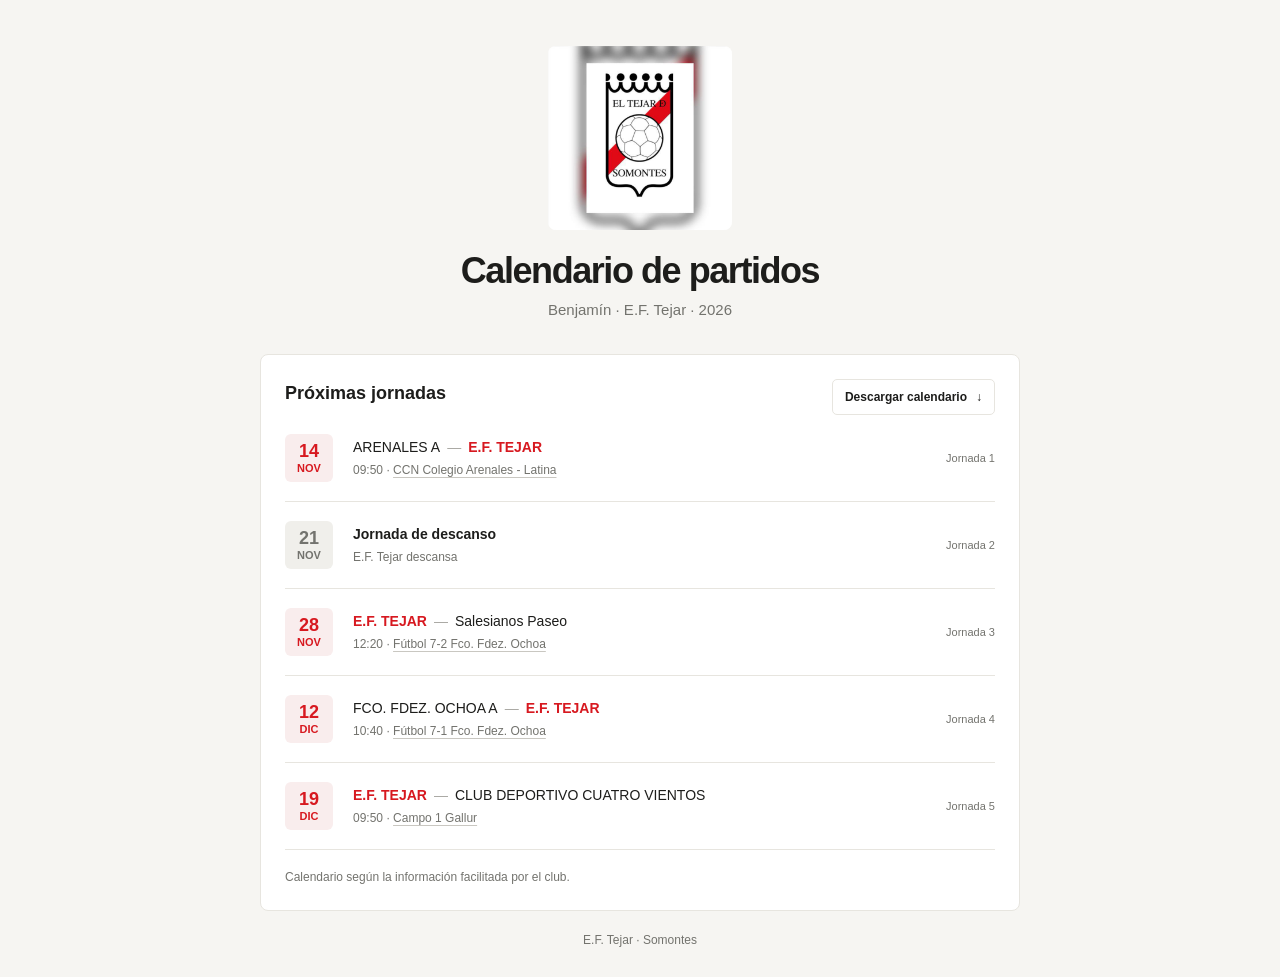
==== index.html @ 30670e00 "Publish Tejar FC match calendar website Co-authored-by: Copilot <223556219+Copilot@users.noreply.git" ====
<!doctype html>
<html lang="es">
  <head>
    <meta charset="utf-8">
    <meta name="viewport" content="width=device-width, initial-scale=1">
    <meta name="theme-color" content="#f6f5f2">
    <meta name="description" content="Escudo y calendario de partidos del equipo Benjamín de E.F. Tejar.">
    <title>E.F. Tejar — Calendario Benjamín</title>
    <link rel="icon" href="assets/escudo.jpeg" type="image/jpeg">
    <link rel="stylesheet" href="styles.css">
  </head>
  <body>
    <main class="page">
      <header class="club-header">
        <img
          class="crest"
          src="assets/escudo.jpeg"
          alt="Escudo de El Tejar Somontes"
          width="220"
          height="220"
        >
        <h1>Calendario de partidos</h1>
        <p>Benjamín · E.F. Tejar · 2026</p>
      </header>

      <section class="schedule" aria-labelledby="schedule-title">
        <div class="schedule-heading">
          <h2 id="schedule-title">Próximas jornadas</h2>
          <a class="calendar-download" href="calendario-benjamin-ef-tejar.ics" download>
            Descargar calendario <span aria-hidden="true">↓</span>
          </a>
        </div>
        <ol class="fixtures">
          <li class="fixture">
            <time class="fixture-date" datetime="2026-11-14">
              <span>14</span><span>nov</span>
            </time>
            <div class="fixture-details">
              <div class="fixture-teams">
                <span>ARENALES A</span>
                <span class="versus">—</span>
                <strong>E.F. TEJAR</strong>
              </div>
              <p>
                09:50 <span aria-hidden="true">·</span>
                <a
                  class="field-link"
                  href="https://www.google.com/maps/search/?api=1&amp;query=40.3738265%2C-3.7235124"
                  target="_blank"
                  rel="noopener noreferrer"
                  aria-label="Abrir Colegio Arenales Carabanchel en Google Maps"
                >CCN Colegio Arenales - Latina</a>
              </p>
            </div>
            <span class="round">Jornada 1</span>
          </li>

          <li class="fixture rest">
            <time class="fixture-date" datetime="2026-11-21">
              <span>21</span><span>nov</span>
            </time>
            <div class="fixture-details">
              <div class="fixture-teams"><strong>Jornada de descanso</strong></div>
              <p>E.F. Tejar descansa</p>
            </div>
            <span class="round">Jornada 2</span>
          </li>

          <li class="fixture">
            <time class="fixture-date" datetime="2026-11-28">
              <span>28</span><span>nov</span>
            </time>
            <div class="fixture-details">
              <div class="fixture-teams">
                <strong>E.F. TEJAR</strong>
                <span class="versus">—</span>
                <span>Salesianos Paseo</span>
              </div>
              <p>
                12:20 <span aria-hidden="true">·</span>
                <a
                  class="field-link"
                  href="https://www.google.com/maps/search/?api=1&amp;query=40.3651258%2C-3.7403599"
                  target="_blank"
                  rel="noopener noreferrer"
                  aria-label="Abrir el Centro Deportivo Municipal Francisco Fernández Ochoa en Google Maps"
                >Fútbol 7-2 Fco. Fdez. Ochoa</a>
              </p>
            </div>
            <span class="round">Jornada 3</span>
          </li>

          <li class="fixture">
            <time class="fixture-date" datetime="2026-12-12">
              <span>12</span><span>dic</span>
            </time>
            <div class="fixture-details">
              <div class="fixture-teams">
                <span>FCO. FDEZ. OCHOA A</span>
                <span class="versus">—</span>
                <strong>E.F. TEJAR</strong>
              </div>
              <p>
                10:40 <span aria-hidden="true">·</span>
                <a
                  class="field-link"
                  href="https://www.google.com/maps/search/?api=1&amp;query=40.3651258%2C-3.7403599"
                  target="_blank"
                  rel="noopener noreferrer"
                  aria-label="Abrir el Centro Deportivo Municipal Francisco Fernández Ochoa en Google Maps"
                >Fútbol 7-1 Fco. Fdez. Ochoa</a>
              </p>
            </div>
            <span class="round">Jornada 4</span>
          </li>

          <li class="fixture">
            <time class="fixture-date" datetime="2026-12-19">
              <span>19</span><span>dic</span>
            </time>
            <div class="fixture-details">
              <div class="fixture-teams">
                <strong>E.F. TEJAR</strong>
                <span class="versus">—</span>
                <span>CLUB DEPORTIVO CUATRO VIENTOS</span>
              </div>
              <p>
                09:50 <span aria-hidden="true">·</span>
                <a
                  class="field-link"
                  href="https://www.google.com/maps/search/?api=1&amp;query=40.3987632%2C-3.7402956"
                  target="_blank"
                  rel="noopener noreferrer"
                  aria-label="Abrir el Polideportivo Gallur en Google Maps"
                >Campo 1 Gallur</a>
              </p>
            </div>
            <span class="round">Jornada 5</span>
          </li>
        </ol>
        <p class="schedule-note">Calendario según la información facilitada por el club.</p>
      </section>

      <footer class="page-footer">E.F. Tejar · Somontes</footer>
    </main>
  </body>
</html>
---- styles.css ----
:root {
  color-scheme: light;
  --red: #d71920;
  --ink: #1d1d1b;
  --muted: #73736e;
  --line: #e7e5df;
  --paper: #f6f5f2;
  --white: #fff;
}

* {
  box-sizing: border-box;
}

body {
  margin: 0;
  background: var(--paper);
  color: var(--ink);
  font-family: Arial, Helvetica, sans-serif;
}

.page {
  width: min(100% - 32px, 760px);
  margin: 0 auto;
}

.club-header {
  display: grid;
  justify-items: center;
  padding: 46px 16px 36px;
  text-align: center;
}

.crest {
  display: block;
  width: 184px;
  height: 184px;
  margin-bottom: 20px;
  border-radius: 8px;
  background: var(--white);
  object-fit: contain;
}

.club-header h1 {
  margin: 0;
  font-size: clamp(26px, 6vw, 36px);
  letter-spacing: -0.04em;
}

.club-header p {
  margin: 9px 0 0;
  color: var(--muted);
  font-size: 15px;
}

.schedule {
  padding: 24px;
  border: 1px solid var(--line);
  border-radius: 8px;
  background: var(--white);
}

.schedule h2 {
  margin: 0 0 8px;
  font-size: 18px;
}

.schedule-heading {
  display: flex;
  align-items: center;
  justify-content: space-between;
  gap: 16px;
}

.calendar-download {
  display: inline-flex;
  min-height: 36px;
  align-items: center;
  gap: 9px;
  padding: 0 12px;
  border: 1px solid var(--line);
  border-radius: 5px;
  color: var(--ink);
  font-size: 12px;
  font-weight: 700;
  text-decoration: none;
  white-space: nowrap;
}

.calendar-download:hover {
  border-color: var(--red);
  color: var(--red);
}

.field-link {
  color: inherit;
  text-decoration-color: #c9c7c1;
  text-underline-offset: 3px;
}

.field-link:hover {
  color: var(--red);
  text-decoration-color: currentColor;
}

.fixtures {
  margin: 0;
  padding: 0;
  list-style: none;
}

.fixture {
  display: grid;
  grid-template-columns: 52px minmax(0, 1fr) auto;
  align-items: center;
  gap: 16px;
  padding: 19px 0;
  border-bottom: 1px solid var(--line);
}

.fixture-date {
  display: grid;
  width: 48px;
  height: 48px;
  align-content: center;
  justify-items: center;
  border-radius: 6px;
  background: #f9eded;
  color: var(--red);
  line-height: 1.15;
  text-transform: uppercase;
}

.fixture-date span:first-child {
  font-size: 18px;
  font-weight: 700;
}

.fixture-date span:last-child {
  font-size: 11px;
  font-weight: 700;
}

.fixture-details {
  min-width: 0;
}

.fixture-teams {
  display: flex;
  flex-wrap: wrap;
  align-items: baseline;
  gap: 7px;
  font-size: 14px;
  line-height: 1.45;
}

.fixture-teams strong {
  color: var(--red);
}

.versus {
  color: #aaa9a4;
}

.fixture-details p {
  margin: 5px 0 0;
  color: var(--muted);
  font-size: 12px;
  line-height: 1.45;
}

.round {
  color: var(--muted);
  font-size: 11px;
  white-space: nowrap;
}

.rest .fixture-date {
  background: #f0efeb;
  color: var(--muted);
}

.rest .fixture-teams strong {
  color: var(--ink);
}

.schedule-note {
  margin: 18px 0 0;
  color: var(--muted);
  font-size: 12px;
  line-height: 1.5;
}

.page-footer {
  padding: 22px 0 30px;
  color: var(--muted);
  font-size: 12px;
  text-align: center;
}

@media (max-width: 520px) {
  .page {
    width: min(100% - 24px, 760px);
  }

  .club-header {
    padding: 30px 12px 25px;
  }

  .crest {
    width: 156px;
    height: 156px;
    margin-bottom: 15px;
  }

  .schedule {
    padding: 19px 15px;
  }

  .schedule-heading {
    align-items: flex-start;
  }

  .calendar-download {
    min-height: 34px;
    gap: 5px;
    padding: 0 8px;
    font-size: 11px;
  }

  .fixture {
    grid-template-columns: 44px minmax(0, 1fr);
    gap: 12px;
    padding: 16px 0;
  }

  .fixture-date {
    width: 42px;
    height: 44px;
  }

  .fixture-teams {
    gap: 5px;
    font-size: 13px;
  }

  .round {
    grid-column: 2;
    margin-top: -6px;
    font-size: 10px;
  }
}

@media (prefers-reduced-motion: reduce) {
  *,
  *::before,
  *::after {
    scroll-behavior: auto !important;
    animation-duration: 0.01ms !important;
    transition-duration: 0.01ms !important;
  }
}
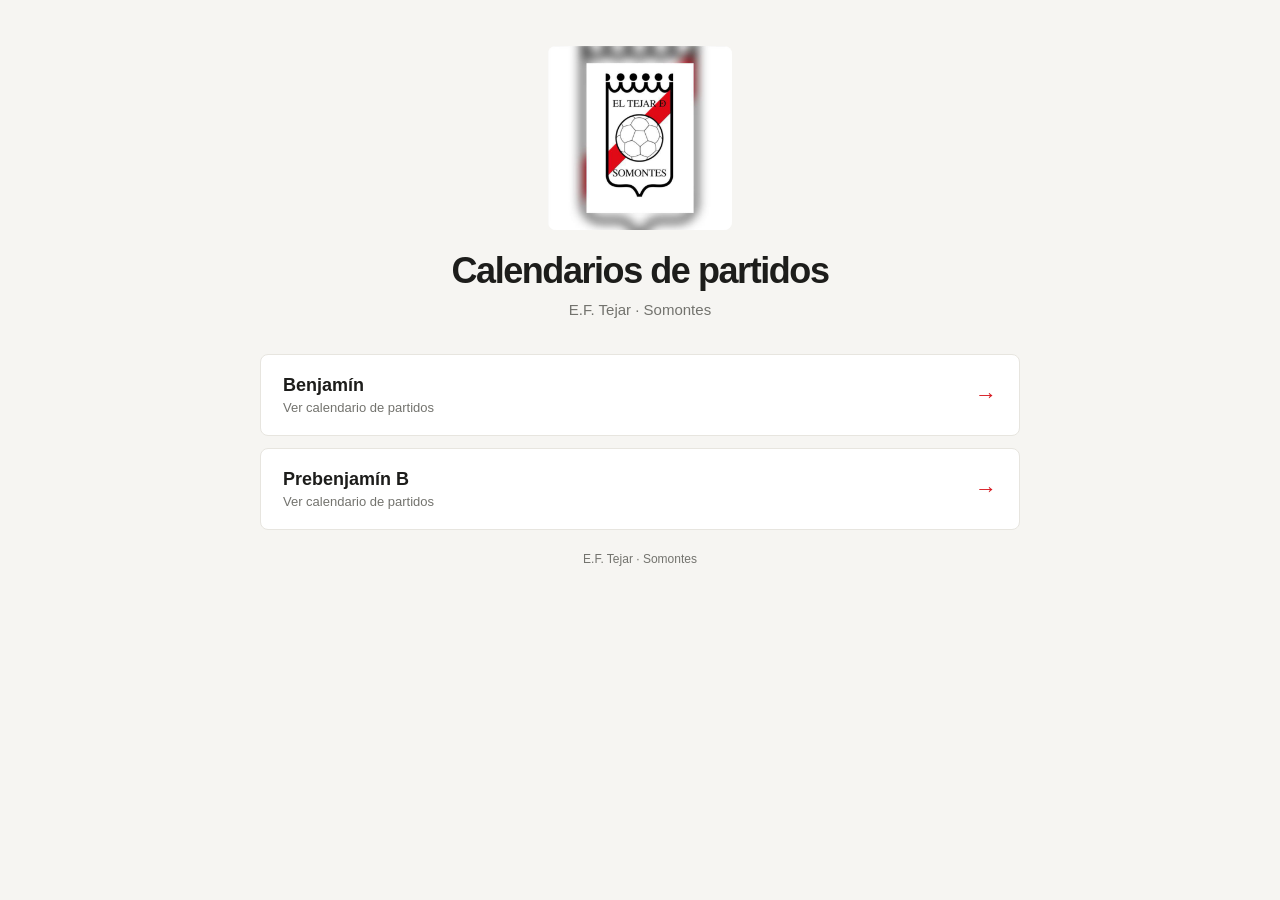
==== commit 5b5f8df2: "Actualizar README, agregar calendarios de partidos para equipos Benjamín y Prebenjamín, y mejorar es" ====
--- a/index.html
+++ b/index.html
@@ -4,8 +4,8 @@
     <meta charset="utf-8">
     <meta name="viewport" content="width=device-width, initial-scale=1">
     <meta name="theme-color" content="#f6f5f2">
-    <meta name="description" content="Escudo y calendario de partidos del equipo Benjamín de E.F. Tejar.">
-    <title>E.F. Tejar — Calendario Benjamín</title>
+    <meta name="description" content="Calendarios de los equipos Benjamín y Prebenjamín de E.F. Tejar.">
+    <title>E.F. Tejar — Calendarios</title>
     <link rel="icon" href="assets/escudo.jpeg" type="image/jpeg">
     <link rel="stylesheet" href="styles.css">
   </head>
@@ -19,127 +19,22 @@
           width="220"
           height="220"
         >
-        <h1>Calendario de partidos</h1>
-        <p>Benjamín · E.F. Tejar · 2026</p>
+        <h1>Calendarios de partidos</h1>
+        <p>E.F. Tejar · Somontes</p>
       </header>
 
-      <section class="schedule" aria-labelledby="schedule-title">
-        <div class="schedule-heading">
-          <h2 id="schedule-title">Próximas jornadas</h2>
-          <a class="calendar-download" href="calendario-benjamin-ef-tejar.ics" download>
-            Descargar calendario <span aria-hidden="true">↓</span>
-          </a>
-        </div>
-        <ol class="fixtures">
-          <li class="fixture">
-            <time class="fixture-date" datetime="2026-11-14">
-              <span>14</span><span>nov</span>
-            </time>
-            <div class="fixture-details">
-              <div class="fixture-teams">
-                <span>ARENALES A</span>
-                <span class="versus">—</span>
-                <strong>E.F. TEJAR</strong>
-              </div>
-              <p>
-                09:50 <span aria-hidden="true">·</span>
-                <a
-                  class="field-link"
-                  href="https://www.google.com/maps/search/?api=1&amp;query=40.3738265%2C-3.7235124"
-                  target="_blank"
-                  rel="noopener noreferrer"
-                  aria-label="Abrir Colegio Arenales Carabanchel en Google Maps"
-                >CCN Colegio Arenales - Latina</a>
-              </p>
-            </div>
-            <span class="round">Jornada 1</span>
-          </li>
-
-          <li class="fixture rest">
-            <time class="fixture-date" datetime="2026-11-21">
-              <span>21</span><span>nov</span>
-            </time>
-            <div class="fixture-details">
-              <div class="fixture-teams"><strong>Jornada de descanso</strong></div>
-              <p>E.F. Tejar descansa</p>
-            </div>
-            <span class="round">Jornada 2</span>
-          </li>
-
-          <li class="fixture">
-            <time class="fixture-date" datetime="2026-11-28">
-              <span>28</span><span>nov</span>
-            </time>
-            <div class="fixture-details">
-              <div class="fixture-teams">
-                <strong>E.F. TEJAR</strong>
-                <span class="versus">—</span>
-                <span>Salesianos Paseo</span>
-              </div>
-              <p>
-                12:20 <span aria-hidden="true">·</span>
-                <a
-                  class="field-link"
-                  href="https://www.google.com/maps/search/?api=1&amp;query=40.3651258%2C-3.7403599"
-                  target="_blank"
-                  rel="noopener noreferrer"
-                  aria-label="Abrir el Centro Deportivo Municipal Francisco Fernández Ochoa en Google Maps"
-                >Fútbol 7-2 Fco. Fdez. Ochoa</a>
-              </p>
-            </div>
-            <span class="round">Jornada 3</span>
-          </li>
-
-          <li class="fixture">
-            <time class="fixture-date" datetime="2026-12-12">
-              <span>12</span><span>dic</span>
-            </time>
-            <div class="fixture-details">
-              <div class="fixture-teams">
-                <span>FCO. FDEZ. OCHOA A</span>
-                <span class="versus">—</span>
-                <strong>E.F. TEJAR</strong>
-              </div>
-              <p>
-                10:40 <span aria-hidden="true">·</span>
-                <a
-                  class="field-link"
-                  href="https://www.google.com/maps/search/?api=1&amp;query=40.3651258%2C-3.7403599"
-                  target="_blank"
-                  rel="noopener noreferrer"
-                  aria-label="Abrir el Centro Deportivo Municipal Francisco Fernández Ochoa en Google Maps"
-                >Fútbol 7-1 Fco. Fdez. Ochoa</a>
-              </p>
-            </div>
-            <span class="round">Jornada 4</span>
-          </li>
-
-          <li class="fixture">
-            <time class="fixture-date" datetime="2026-12-19">
-              <span>19</span><span>dic</span>
-            </time>
-            <div class="fixture-details">
-              <div class="fixture-teams">
-                <strong>E.F. TEJAR</strong>
-                <span class="versus">—</span>
-                <span>CLUB DEPORTIVO CUATRO VIENTOS</span>
-              </div>
-              <p>
-                09:50 <span aria-hidden="true">·</span>
-                <a
-                  class="field-link"
-                  href="https://www.google.com/maps/search/?api=1&amp;query=40.3987632%2C-3.7402956"
-                  target="_blank"
-                  rel="noopener noreferrer"
-                  aria-label="Abrir el Polideportivo Gallur en Google Maps"
-                >Campo 1 Gallur</a>
-              </p>
-            </div>
-            <span class="round">Jornada 5</span>
-          </li>
-        </ol>
-        <p class="schedule-note">Calendario según la información facilitada por el club.</p>
-      </section>
+      <nav class="team-selector" aria-label="Elige un equipo">
+        <a class="team-card" href="calendario-benjamin.html">
+          <span class="team-card-title">Benjamín</span>
+          <span class="team-card-description">Ver calendario de partidos</span>
+          <span class="team-card-arrow" aria-hidden="true">→</span>
+        </a>
+        <a class="team-card" href="calendario-prebenjamin.html">
+          <span class="team-card-title">Prebenjamín B</span>
+          <span class="team-card-description">Ver calendario de partidos</span>
+          <span class="team-card-arrow" aria-hidden="true">→</span>
+        </a>
+      </nav>
 
       <footer class="page-footer">E.F. Tejar · Somontes</footer>
     </main>
--- a/styles.css
+++ b/styles.css
@@ -51,6 +51,57 @@
   margin: 9px 0 0;
   color: var(--muted);
   font-size: 15px;
+}
+
+.home-link {
+  margin-top: 16px;
+  color: var(--muted);
+  font-size: 13px;
+  text-decoration-color: #c9c7c1;
+  text-underline-offset: 3px;
+}
+
+.home-link:hover {
+  color: var(--red);
+}
+
+.team-selector {
+  display: grid;
+  gap: 12px;
+}
+
+.team-card {
+  display: grid;
+  grid-template-columns: minmax(0, 1fr) auto;
+  align-items: center;
+  gap: 4px 16px;
+  padding: 20px 22px;
+  border: 1px solid var(--line);
+  border-radius: 8px;
+  background: var(--white);
+  color: var(--ink);
+  text-decoration: none;
+}
+
+.team-card:hover {
+  border-color: var(--red);
+}
+
+.team-card-title {
+  font-size: 18px;
+  font-weight: 700;
+}
+
+.team-card-description {
+  color: var(--muted);
+  font-size: 13px;
+}
+
+.team-card-arrow {
+  grid-column: 2;
+  grid-row: 1 / span 2;
+  color: var(--red);
+  font-size: 22px;
 }
 
 .schedule {
